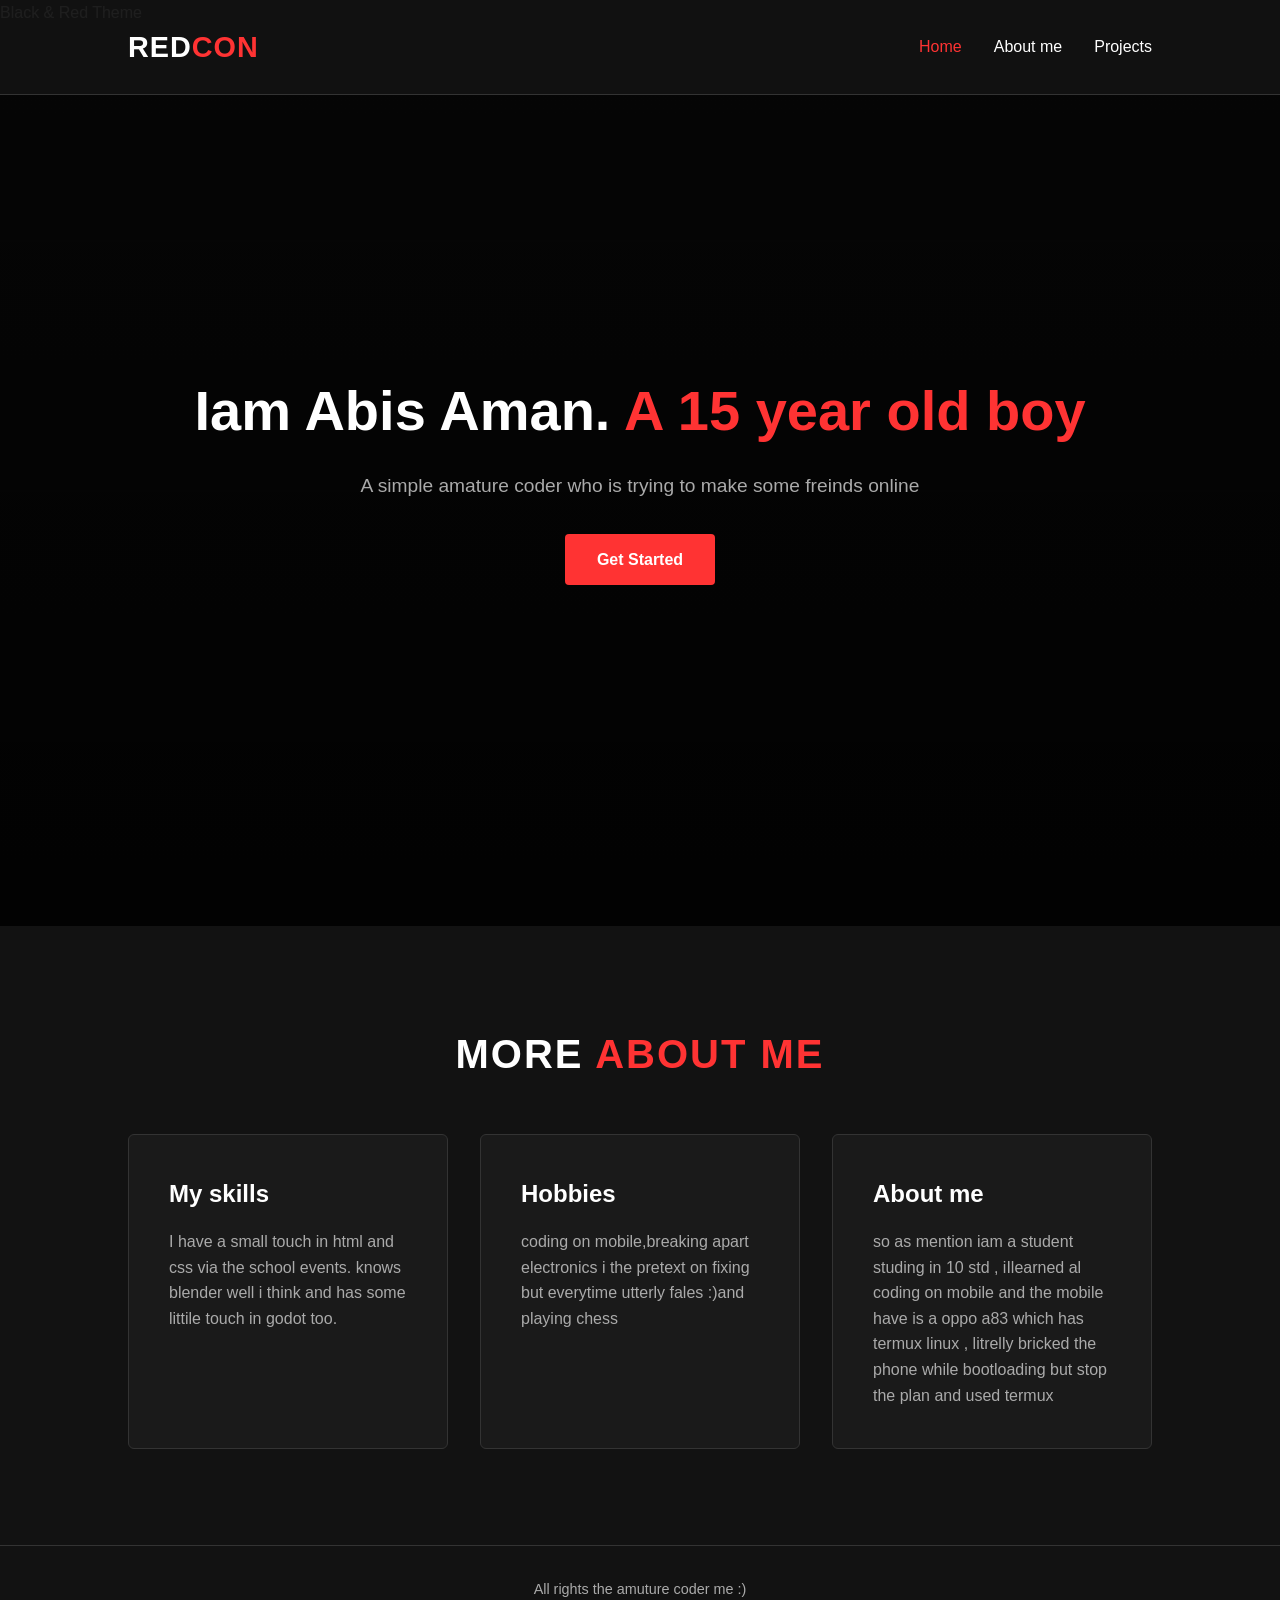
==== index.html @ 656b19a5 "Add files via upload" ====
<!DOCTYPE html>
    <html  lang="eng"> 
        <head>
            <mata charset="UTF-8">
                <meta name="viewport" content="width=device-width, initial-scale=1.0"
                <title>Black & Red Theme</title>
                <link rel="stylesheet" href="style.css">
        </head>

        <body>

            <header class="navbar">
                <div class="logo">RED<span>CON</span></div>
                <nav>
                    <ul class="nav-links">
                        <li><a href="#home" class="active">Home</a></li>
                        <li><a href="#about-me">About me</a></li>
                        <li><a href="https://stardance.hackclub.com/@Abis-Aman/projects">Projects</a></li>
 
                    </ul>
                </nav>

            </header>
            <section id="home" class="home-section">
                <div class="home-content">
                    <h1>Iam Abis Aman. <span class="highlight">A 15 year old boy</span></h1>
                    <p>A simple amature coder who is trying to make some freinds online</p>
                    <a href="#about-me" class="home-p">Get Started</a>
                </div>
            </section>

            <section id="about-me" class="skill-sec">
                <h2 class="section-title">More<span class="highlight"> About Me</span></h2>
                <div class="grid">
                    <div class="card">
                        <h3>My skills</h3>
                <p>I have a small touch in html and css via the school events. knows blender well i think and has some littile touch in godot too.  </p>
                    </div>
                    <div class="card">
                <h3>Hobbies</h3>
                <p>coding on mobile,breaking apart electronics i the pretext on fixing but everytime utterly fales :)and playing chess</p>
             </div>
             <div class="card">
                <h3>About me</h3>
                <p>so as mention iam a student studing in 10 std , iIlearned al coding on mobile and the mobile have is a oppo a83 which has termux linux , litrelly bricked the phone while bootloading but stop the plan and used termux </p>
            </div>
                </div>
            </section>
            
            <footer class="footer">
                <p> All rights the amuture coder me :) </p>
            </footer>
        </body>

    </html>
---- style.css ----
/* --- Global Reset & Variables --- */
* {
    margin: 0;
    padding: 0;
    box-sizing: border-box;
    font-family: 'Segoe UI', Tahoma, Geneva, Verdana, sans-serif;
    scroll-behavior: smooth;
}

:root {
    --bg-dark: #121212;
    --bg-card: #1a1a1a;
    --primary-red: #ff3333;
    --hover-red: #cc0000;
    --text-white: #ffffff;
    --text-gray: #aaaaaa;
    --border-color: #333333;
}

body {
    background-color: var(--bg-dark);
    color: var(--text-white);
    line-height: 1.6;
}

/* --- Utilities --- */
.highlight {
    color: var(--primary-red);
}

.section-title {
    text-align: center;
    font-size: 2.5rem;
    margin-bottom: 3rem;
    text-transform: uppercase;
    letter-spacing: 2px;
}

.home-p {
    display: inline-block;
    background-color: var(--primary-red);
    color: var(--text-white);
    padding: 0.8rem 2rem;
    text-decoration: none;
    font-weight: bold;
    border-radius: 4px;
    border: none;
    cursor: pointer;
    transition: background 0.3s ease;
}

.home-p:hover {
    background-color: var(--hover-red);
}

/* --- Navigation Bar --- */
.navbar {
    position: fixed;
    top: 0;
    width: 100%;
    display: flex;
    justify-content: space-between;
    align-items: center;
    padding: 1.5rem 10%;
    background-color: rgba(18, 18, 18, 0.95);
    border-bottom: 1px solid var(--border-color);
    z-index: 1000;
}

.navbar .logo {
    font-size: 1.8rem;
    font-weight: bold;
    letter-spacing: 1px;
}

.navbar .logo span {
    color: var(--primary-red);
}

.nav-links {
    display: flex;
    list-style: none;
}

.nav-links li {
    margin-left: 2rem;
}

.nav-links a {
    color: var(--text-white);
    text-decoration: none;
    font-weight: 500;
    transition: color 0.3s ease;
}

.nav-links a:hover, 
.nav-links a.active {
    color: var(--primary-red);
}

/* --- Hero Section --- */
.home-section {
    height: 100vh;
    display: flex;
    align-items: center;
    justify-content: center;
    text-align: center;
    padding: 0 1rem;
    background: linear-gradient(rgba(0, 0, 0, 0.7), rgba(0, 0, 0, 0.9)), url('https://unsplash.com') no-repeat center center/cover;
}

.home-content h1 {
    font-size: 3.5rem;
    margin-bottom: 1rem;
}

.home-content p {
    font-size: 1.2rem;
    color: var(--text-gray);
    margin-bottom: 2rem;
    max-width: 600px;
    margin-left: auto;
    margin-right: auto;
}

/* --- Features Grid --- */
.skill-sec {
    padding: 6rem 10%;
    background-color: var(--bg-dark);
}

.grid {
    display: grid;
    grid-template-columns: repeat(auto-fit, minmax(280px, 1fr));
    gap: 2rem;
}

.card {
    background-color: var(--bg-card);
    padding: 2.5rem;
    border-radius: 6px;
    border: 1px solid var(--border-color);
    transition: transform 0.3s ease, border-color 0.3s ease;
}
   

.card:hover {
    transform: translateY(-5px);
    border-color: var(--primary-red);
}

.card h3 {
    margin-bottom: 1rem;
    font-size: 1.5rem;
}

.card p {
    color: var(--text-gray);
}


/* --- Footer --- */
.footer {
    text-align: center;
    padding: 2rem;
    background-color: var(--bg-dark);
    border-top: 1px solid var(--border-color);
    color: var(--text-gray);
    font-size: 0.9rem;
}

/* --- Responsive Adjustments --- */
@media (max-width: 768px) {
    .navbar {
        padding: 1rem 5%;
    }
    .home-content h1 {
        font-size: 2.5rem;
    }
    .skill-sec, {
        padding: 4rem 5%;
    }
}
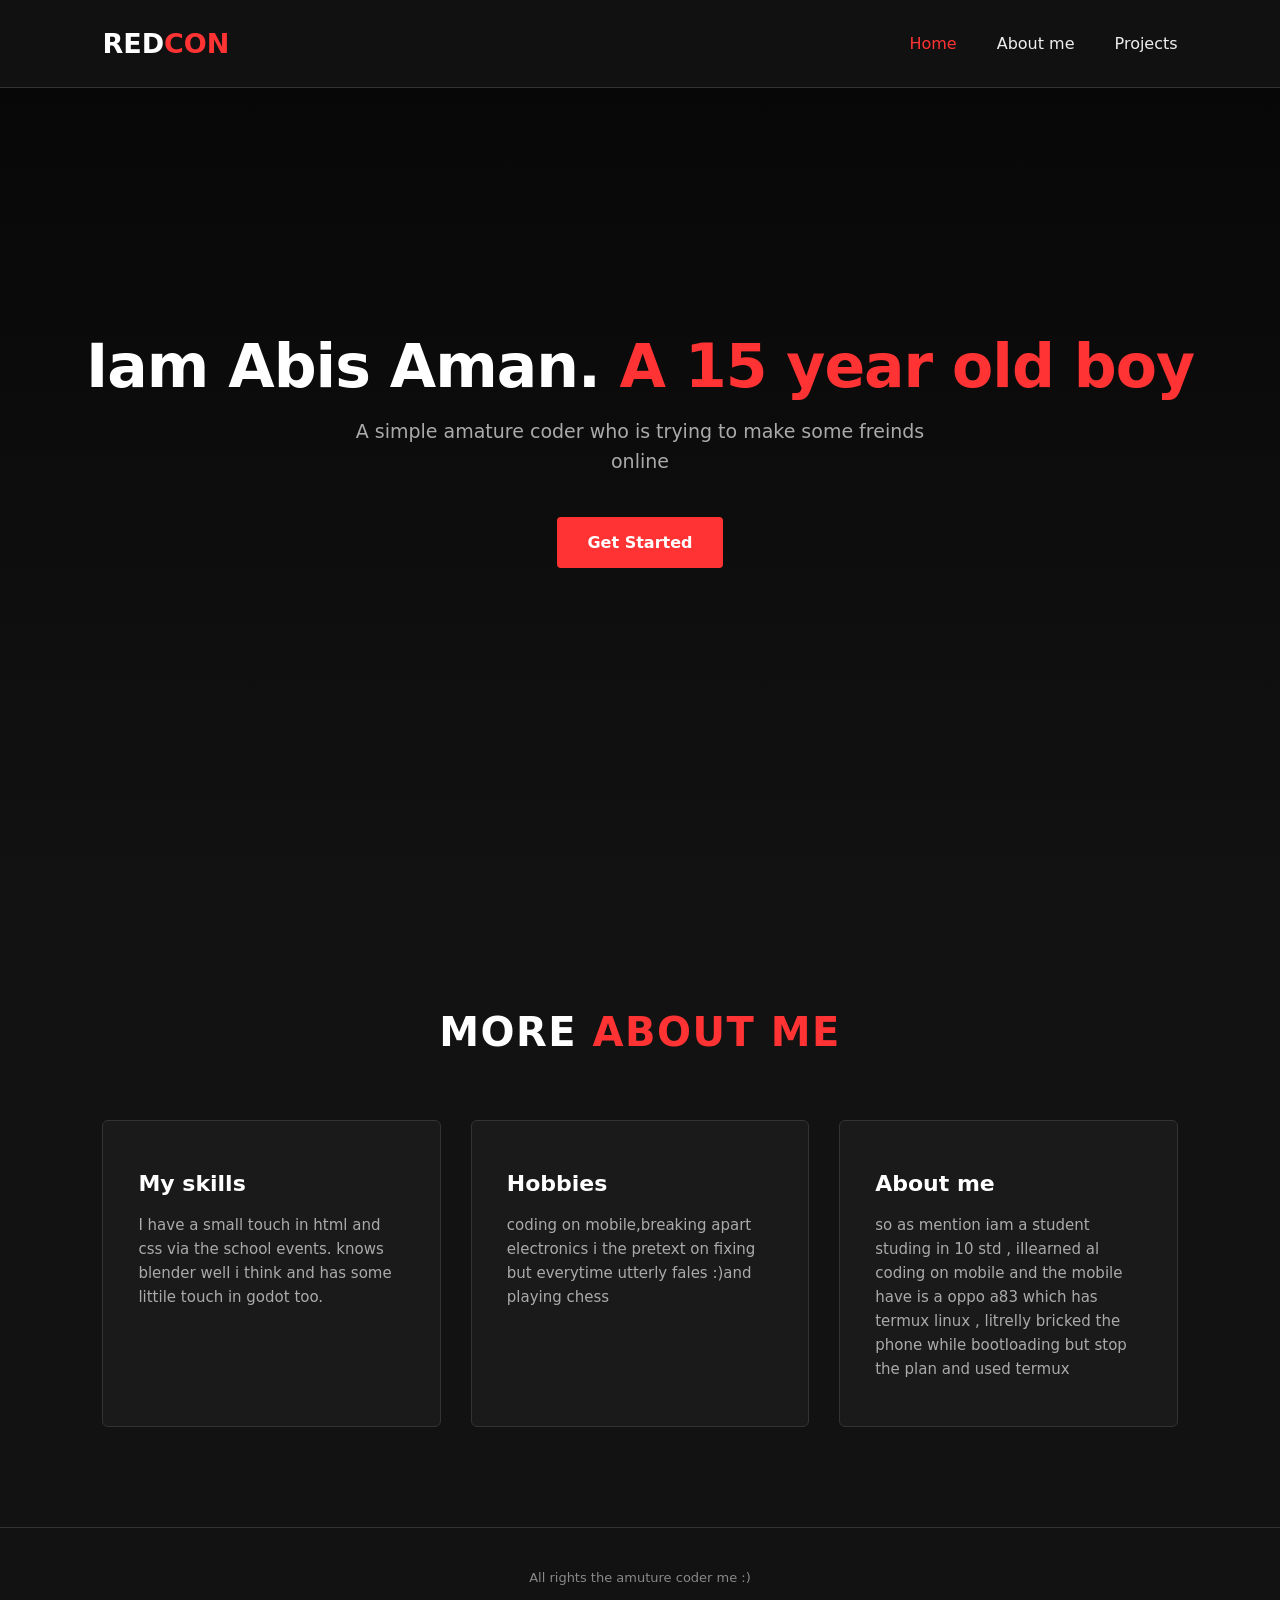
==== commit e0f157f5: "Update index.html just fixed a > in the code" ====
--- a/index.html
+++ b/index.html
@@ -1,8 +1,8 @@
 <!DOCTYPE html>
     <html  lang="eng"> 
         <head>
-            <mata charset="UTF-8">
-                <meta name="viewport" content="width=device-width, initial-scale=1.0"
+            <meta charset="UTF-8">
+                <meta name="viewport" content="width=device-width, initial-scale=1.0">
                 <title>Black & Red Theme</title>
                 <link rel="stylesheet" href="style.css">
         </head>
--- a/style.css
+++ b/style.css
@@ -1,184 +1,175 @@
-/* --- Global Reset & Variables --- */
+
+/* this is the one i wrote i think as after the upload i had dealeted many so if this feels likeai to you even the slightest return as it may another fial corrector i have manyy css file soo  it should also be
+another mixup but one more thing i learned css by gemanai ai and a web thattough meso ther will some similarity :) */
+
 * {
     margin: 0;
     padding: 0;
     box-sizing: border-box;
-    font-family: 'Segoe UI', Tahoma, Geneva, Verdana, sans-serif;
-    scroll-behavior: smooth;
 }
 
-:root {
-    --bg-dark: #121212;
-    --bg-card: #1a1a1a;
-    --primary-red: #ff3333;
-    --hover-red: #cc0000;
-    --text-white: #ffffff;
-    --text-gray: #aaaaaa;
-    --border-color: #333333;
+html {
+    scroll-behavior: smooth;
+    font-family: system-ui, -apple-system, BlinkMacSystemFont, 'Segoe UI', Roboto, sans-serif;
 }
 
 body {
-    background-color: var(--bg-dark);
-    color: var(--text-white);
+    background: #121212;
+    color: #fff;
     line-height: 1.6;
 }
 
-/* --- Utilities --- */
 .highlight {
-    color: var(--primary-red);
+    color: #f33;
 }
 
 .section-title {
     text-align: center;
-    font-size: 2.5rem;
-    margin-bottom: 3rem;
+    font-size: 40px;
+    margin-bottom: 56px;
     text-transform: uppercase;
-    letter-spacing: 2px;
+    letter-spacing: 1.5px;
 }
 
 .home-p {
     display: inline-block;
-    background-color: var(--primary-red);
-    color: var(--text-white);
-    padding: 0.8rem 2rem;
+    background: #ff3333;
+    color: #fff;
+    padding: 13px 30px;
     text-decoration: none;
-    font-weight: bold;
+    font-weight: 700;
     border-radius: 4px;
-    border: none;
     cursor: pointer;
-    transition: background 0.3s ease;
+    transition: all 0.2s ease-in-out;
 }
 
 .home-p:hover {
-    background-color: var(--hover-red);
+    background: #cc0000;
 }
 
-/* --- Navigation Bar --- */
 .navbar {
     position: fixed;
     top: 0;
+    left: 0;
     width: 100%;
     display: flex;
     justify-content: space-between;
     align-items: center;
-    padding: 1.5rem 10%;
-    background-color: rgba(18, 18, 18, 0.95);
-    border-bottom: 1px solid var(--border-color);
-    z-index: 1000;
+    padding: 22px 8%;
+    background: rgba(18, 18, 18, 0.96);
+    backdrop-filter: blur(10px);
+    border-bottom: 1px solid #333;
+    z-index: 999;
 }
 
 .navbar .logo {
-    font-size: 1.8rem;
-    font-weight: bold;
-    letter-spacing: 1px;
+    font-size: 27px;
+    font-weight: 800;
 }
 
 .navbar .logo span {
-    color: var(--primary-red);
+    color: #ff3333;
 }
 
 .nav-links {
     display: flex;
     list-style: none;
+    align-items: center;
 }
 
 .nav-links li {
-    margin-left: 2rem;
+    margin-left: 40px;
 }
 
 .nav-links a {
-    color: var(--text-white);
+    color: #eee;
     text-decoration: none;
     font-weight: 500;
-    transition: color 0.3s ease;
+    transition: 0.2s ease;
 }
 
 .nav-links a:hover, 
 .nav-links a.active {
-    color: var(--primary-red);
+    color: #ff3333;
 }
 
-/* --- Hero Section --- */
 .home-section {
-    height: 100vh;
+    min-height: 100vh;
     display: flex;
     align-items: center;
     justify-content: center;
     text-align: center;
-    padding: 0 1rem;
-    background: linear-gradient(rgba(0, 0, 0, 0.7), rgba(0, 0, 0, 0.9)), url('https://unsplash.com') no-repeat center center/cover;
+    padding: 0 20px;
+    background: linear-gradient(rgba(0,0,0,0.65), #121212), no-repeat center/cover;
 }
 
 .home-content h1 {
-    font-size: 3.5rem;
-    margin-bottom: 1rem;
+    font-size: 60px;
+    line-height: 1.15;
+    margin-bottom: 15px;
+    letter-spacing: -1px;
 }
 
 .home-content p {
-    font-size: 1.2rem;
-    color: var(--text-gray);
-    margin-bottom: 2rem;
-    max-width: 600px;
-    margin-left: auto;
-    margin-right: auto;
+    font-size: 19px;
+    color: #aaa;
+    margin: 0 auto 40px auto;
+    max-width: 580px;
 }
 
-/* --- Features Grid --- */
 .skill-sec {
-    padding: 6rem 10%;
-    background-color: var(--bg-dark);
+    padding: 100px 8%;
 }
 
 .grid {
     display: grid;
-    grid-template-columns: repeat(auto-fit, minmax(280px, 1fr));
-    gap: 2rem;
+    grid-template-columns: repeat(auto-fit, minmax(290px, 1fr));
+    gap: 30px;
 }
 
 .card {
-    background-color: var(--bg-card);
-    padding: 2.5rem;
+    background: #1a1a1a;
+    padding: 45px 35px;
     border-radius: 6px;
-    border: 1px solid var(--border-color);
-    transition: transform 0.3s ease, border-color 0.3s ease;
+    border: 1px solid #333;
+    transition: 0.25s ease;
 }
-   
 
 .card:hover {
-    transform: translateY(-5px);
-    border-color: var(--primary-red);
+    transform: translateY(-4px);
+    border-color: #ff3333;
 }
 
 .card h3 {
-    margin-bottom: 1rem;
-    font-size: 1.5rem;
+    margin-bottom: 12px;
+    font-size: 22px;
 }
 
 .card p {
-    color: var(--text-gray);
+    color: #aaaaaa;
+    font-size: 15px;
 }
 
-
-/* --- Footer --- */
 .footer {
     text-align: center;
-    padding: 2rem;
-    background-color: var(--bg-dark);
-    border-top: 1px solid var(--border-color);
-    color: var(--text-gray);
-    font-size: 0.9rem;
+    padding: 40px 20px;
+    border-top: 1px solid #333;
+    color: #888;
+    font-size: 13px;
 }
 
-/* --- Responsive Adjustments --- */
+@media (max-width: 992px) {
+    .navbar { padding: 18px 4%; }
+    .skill-sec { padding: 80px 4%; }
+}
+
 @media (max-width: 768px) {
-    .navbar {
-        padding: 1rem 5%;
+    .home-content h1 {
+        font-size: 41px;
     }
-    .home-content h1 {
-        font-size: 2.5rem;
-    }
-    .skill-sec, {
-        padding: 4rem 5%;
+    .section-title {
+        font-size: 32px;
+        margin-bottom: 32px;
     }
 }
 
